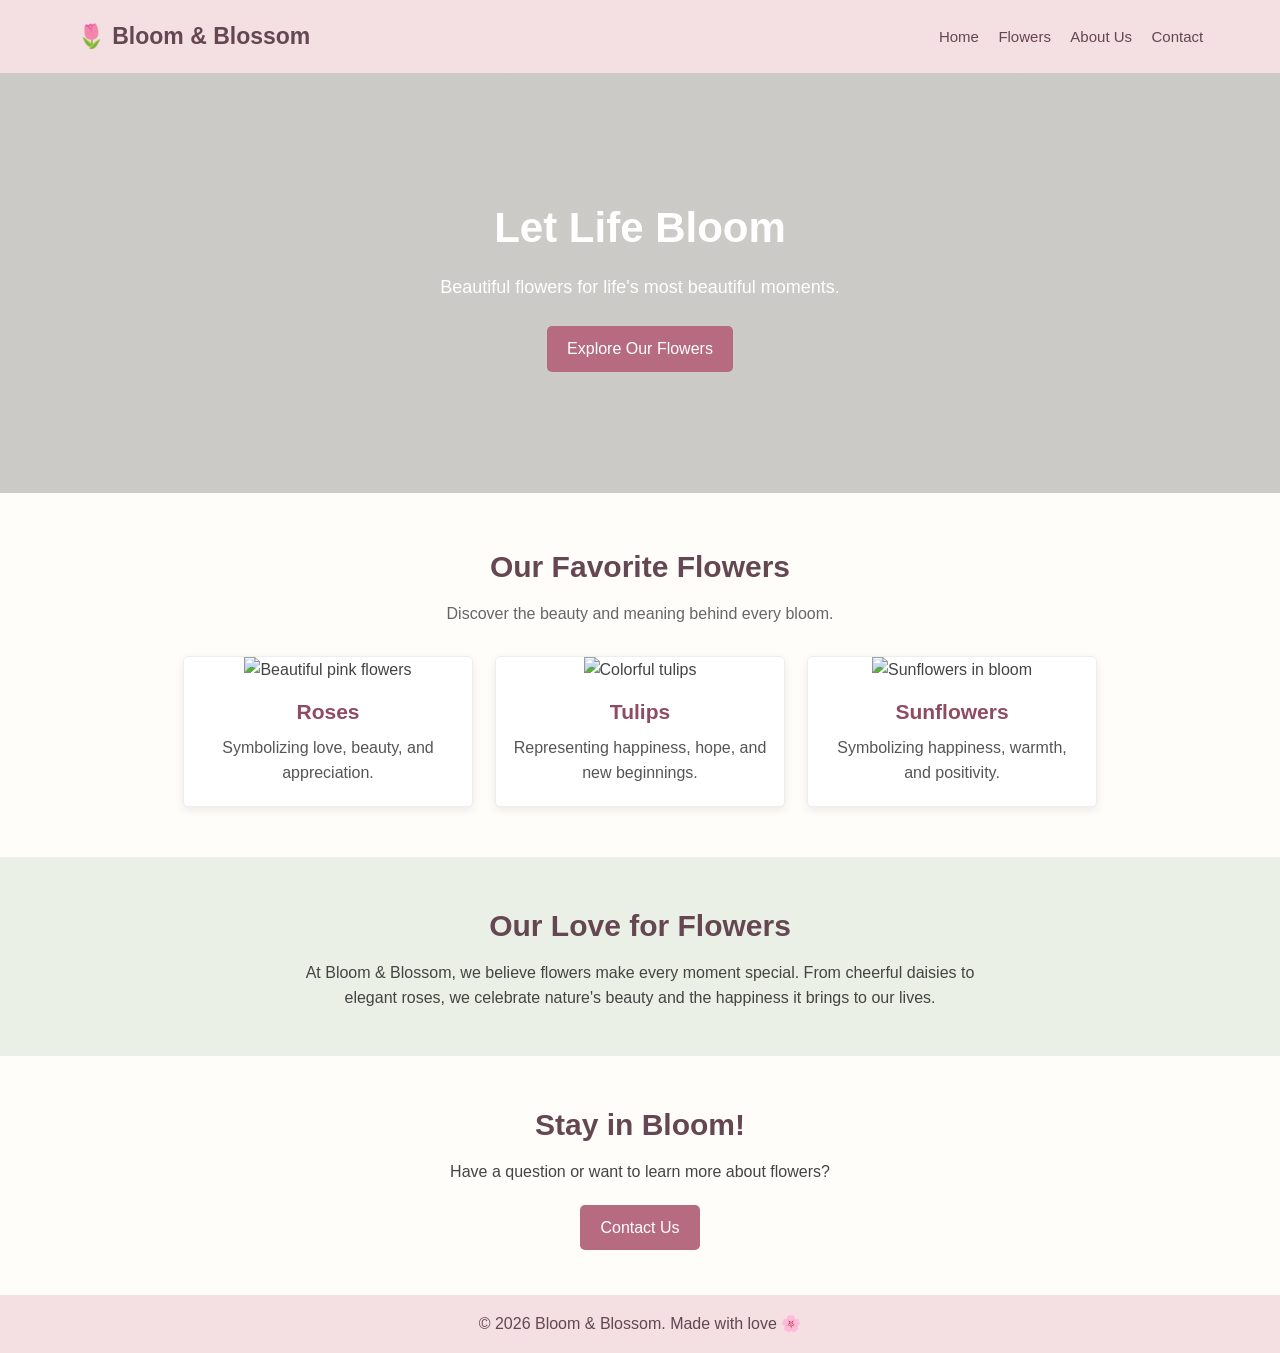
==== index.html @ 9daf4b23 "AI-Base Code" ====
<!DOCTYPE html>
<html lang="en">
<head>
    <meta charset="UTF-8">
    <meta name="viewport" content="width=device-width, initial-scale=1.0">
    <title>Bloom & Blossom | Flower Shop</title>
    <link rel="stylesheet" href="styles.css">
</head>
<body>

    <!-- Navigation Bar -->
    <header>
        <h1 class="logo">🌷 Bloom & Blossom</h1>
        <nav>
            <a href="#home">Home</a>
            <a href="#flowers">Flowers</a>
            <a href="#about">About Us</a>
            <a href="#contact">Contact</a>
        </nav>
    </header>

    <!-- Welcome Section -->
    <section id="home" class="hero">
        <div class="hero-content">
            <h2>Let Life Bloom</h2>
            <p>Beautiful flowers for life's most beautiful moments.</p>
            <a href="#flowers" class="button">Explore Our Flowers</a>
        </div>
    </section>

    <!-- Flowers Section -->
    <section id="flowers" class="flowers">
        <h2>Our Favorite Flowers</h2>
        <p class="section-description">
            Discover the beauty and meaning behind every bloom.
        </p>

        <div class="flower-container">

            <div class="flower-card">
                <img src="https://images.unsplash.com/photo-1490750967868-88aa4486c946?w=600"
                     alt="Beautiful pink flowers">
                <h3>Roses</h3>
                <p>Symbolizing love, beauty, and appreciation.</p>
            </div>

            <div class="flower-card">
                <img src="https://images.unsplash.com/photo-1508610048659-a06b669e3321?w=600"
                     alt="Colorful tulips">
                <h3>Tulips</h3>
                <p>Representing happiness, hope, and new beginnings.</p>
            </div>

            
<div class="flower-card">
    <img
        src="https://images.unsplash.com/photo-1470509037663-253afd7f0f51?auto=format&fit=crop&w=600&q=80"
        alt="Sunflowers in bloom"
    >
    <h3>Sunflowers</h3>
    <p>Symbolizing happiness, warmth, and positivity.</p>
</div>


        </div>
    </section>

    <!-- About Section -->
    <section id="about" class="about">
        <h2>Our Love for Flowers</h2>
        <p>
            At Bloom & Blossom, we believe flowers make every moment
            special. From cheerful daisies to elegant roses, we celebrate
            nature's beauty and the happiness it brings to our lives.
        </p>
    </section>

    <!-- Contact Section -->
    <section id="contact" class="contact">
        <h2>Stay in Bloom!</h2>
        <p>Have a question or want to learn more about flowers?</p>
        <a href="mailto:hello@bloomandblossom.com" class="button">
            Contact Us
        </a>
    </section>

    <!-- Footer -->
    <footer>
        <p>&copy; 2026 Bloom & Blossom. Made with love 🌸</p>
    </footer>

</body>
</html>
---- styles.css ----
/* General Page Styling */
* {
    margin: 0;
    padding: 0;
    box-sizing: border-box;
}

body {
    font-family: Arial, sans-serif;
    background-color: #fffdf9;
    color: #444444;
    line-height: 1.6;
}

/* Navigation Bar */
header {
    background-color: #f4dfe3;
    padding: 18px 6%;
    display: flex;
    justify-content: space-between;
    align-items: center;
    flex-wrap: wrap;
    gap: 15px;
}

.logo {
    font-size: 23px;
    color: #654653;
}

nav a {
    text-decoration: none;
    color: #654653;
    margin-left: 15px;
    font-size: 15px;
}

/* Welcome Section */
.hero {
    min-height: 420px;
    background-image:
        linear-gradient(rgba(0, 0, 0, 0.2),
                        rgba(0, 0, 0, 0.2)),
        url("https://images.unsplash.com/photo-1494972308805-463bc619d34e?w=1600");
    background-size: cover;
    background-position: center;
    display: flex;
    justify-content: center;
    align-items: center;
    text-align: center;
    padding: 35px 20px;
    color: white;
}

.hero-content h2 {
    font-size: 42px;
    margin-bottom: 12px;
}

.hero-content p {
    font-size: 18px;
    margin-bottom: 25px;
}

/* Buttons */
.button {
    display: inline-block;
    background-color: #b66b80;
    color: white;
    padding: 10px 20px;
    border-radius: 5px;
    text-decoration: none;
}

/* Flower Cards Section */
.flowers {
    padding: 50px 6%;
    text-align: center;
}

.flowers h2,
.about h2,
.contact h2 {
    font-size: 30px;
    margin-bottom: 10px;
    color: #654653;
}

.section-description {
    margin-bottom: 30px;
    color: #666666;
}

.flower-container {
    display: flex;
    justify-content: center;
    gap: 22px;
    flex-wrap: wrap;
}

.flower-card {
    background-color: white;
    width: 290px;
    border-radius: 5px;
    overflow: hidden;
    border: 1px solid #eeeeee;
    box-shadow: 0 3px 8px rgba(0, 0, 0, 0.08);
}

.flower-card img {
    width: 100%;
    height: 210px;
    object-fit: cover;
}

.flower-card h3 {
    color: #8f4c61;
    font-size: 21px;
    margin: 12px 0 6px;
}

.flower-card p {
    padding: 0 15px 20px;
    color: #555555;
}

/* About Section */
.about {
    background-color: #eaf0e5;
    text-align: center;
    padding: 45px 10%;
}

.about p {
    max-width: 700px;
    margin: 0 auto;
    font-size: 16px;
}

/* Contact Section */
.contact {
    text-align: center;
    padding: 45px 20px;
}

.contact p {
    margin-bottom: 20px;
}

/* Footer */
footer {
    background-color: #f4dfe3;
    color: #654653;
    text-align: center;
    padding: 16px;
}

/* Mobile-Friendly Design */
@media (max-width: 600px) {
    header {
        flex-direction: column;
        text-align: center;
    }

    nav a {
        display: inline-block;
        margin: 5px 8px;
    }

    .hero-content h2 {
        font-size: 32px;
    }

    .hero-content p {
        font-size: 16px;
    }

    .flowers h2,
    .about h2,
    .contact h2 {
        font-size: 26px;
    }

    .flower-card {
        width: 100%;
        max-width: 350px;
    }
}
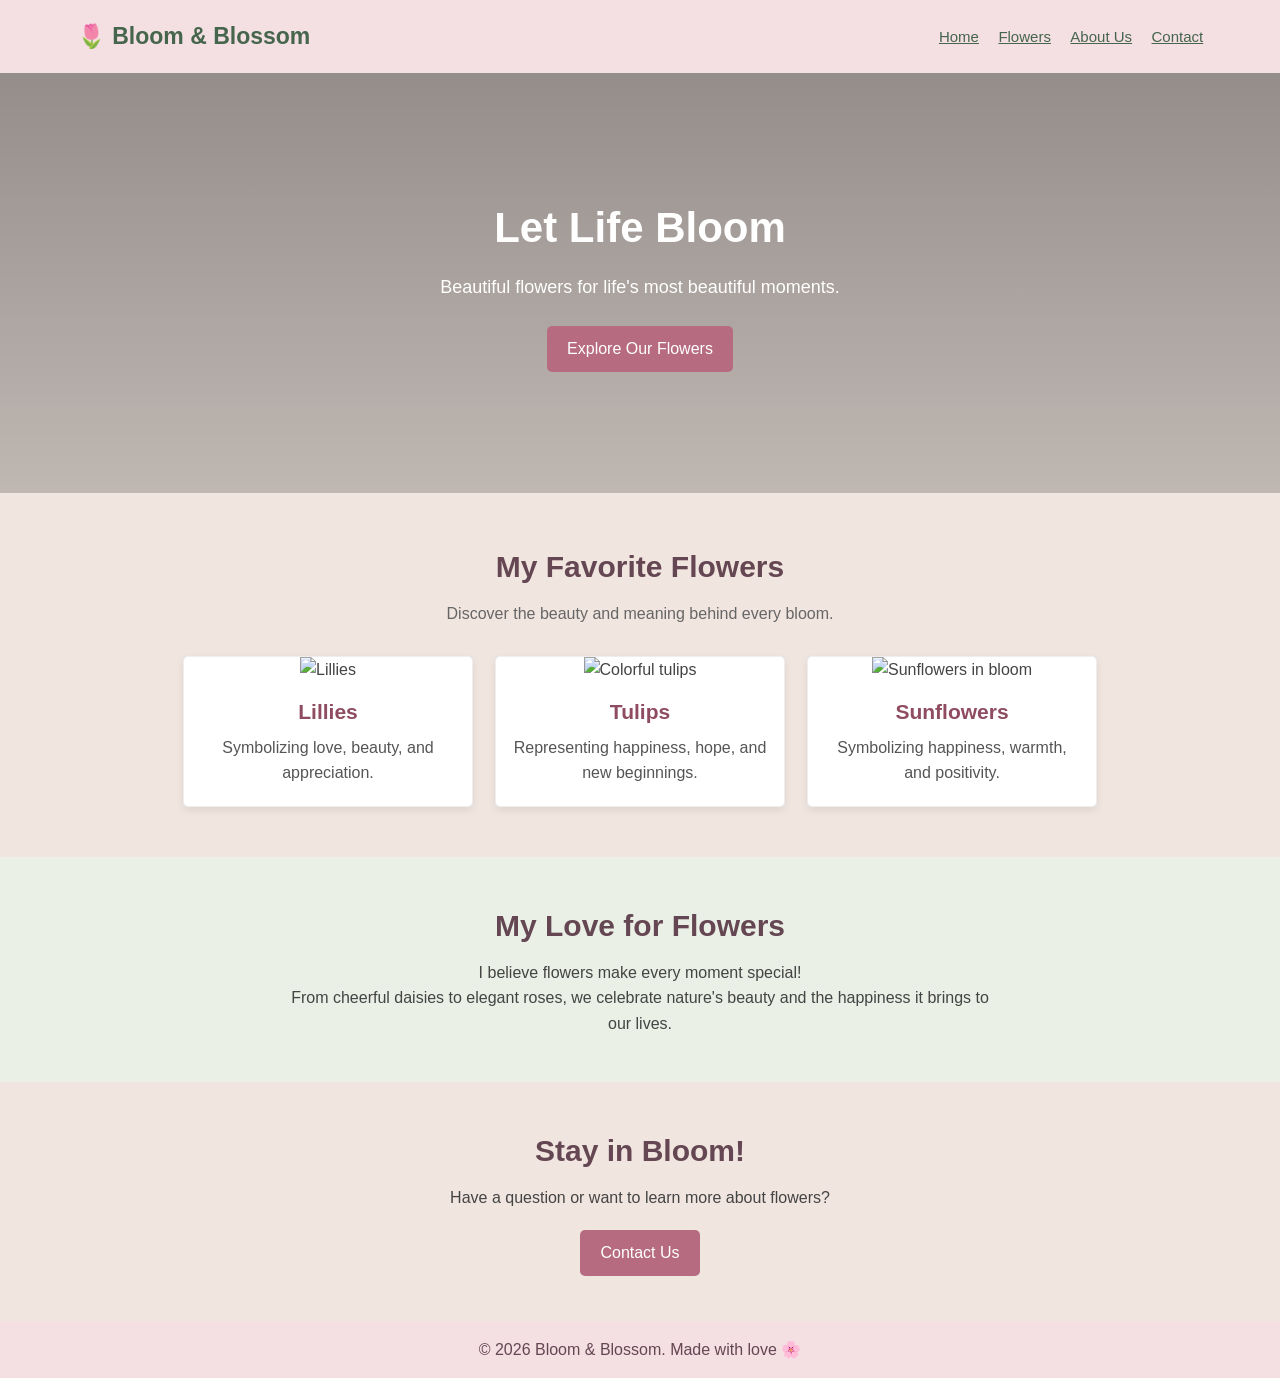
==== commit 24777010: "5 small edits" ====
--- a/index.html
+++ b/index.html
@@ -31,17 +31,17 @@
 
     <!-- Flowers Section -->
     <section id="flowers" class="flowers">
-        <h2>Our Favorite Flowers</h2>
+        <h2>My Favorite Flowers</h2>
         <p class="section-description">
             Discover the beauty and meaning behind every bloom.
         </p>
 
         <div class="flower-container">
 
-            <div class="flower-card">
-                <img src="https://images.unsplash.com/photo-1490750967868-88aa4486c946?w=600"
-                     alt="Beautiful pink flowers">
-                <h3>Roses</h3>
+            <div class="flower-card"> <!-- 4. small personal edit-->
+                <img src="https://images.unsplash.com/photo-1520763185298-1b434c919102?w=600"
+                     alt="Lillies">
+                <h3>Lillies</h3>
                 <p>Symbolizing love, beauty, and appreciation.</p>
             </div>
 
@@ -66,12 +66,15 @@
         </div>
     </section>
 
-    <!-- About Section -->
+    <!-- About Section --> <!--- 2. small personal edit -->
     <section id="about" class="about">
-        <h2>Our Love for Flowers</h2>
+        <h2>My Love for Flowers</h2>
         <p>
-            At Bloom & Blossom, we believe flowers make every moment
-            special. From cheerful daisies to elegant roses, we celebrate
+            I believe flowers make every moment
+            special! 
+        </p>
+        <p>
+             From cheerful daisies to elegant roses, we celebrate
             nature's beauty and the happiness it brings to our lives.
         </p>
     </section>
--- a/styles.css
+++ b/styles.css
@@ -8,8 +8,8 @@
 
 body {
     font-family: Arial, sans-serif;
-    background-color: #fffdf9;
-    color: #444444;
+    background-color: #f0e5df; /* 1. small personal edit */
+    color: #444444;  
     line-height: 1.6;
 }
 
@@ -26,12 +26,13 @@
 
 .logo {
     font-size: 23px;
-    color: #654653;
+    color: #46654d; /* 5. small personal edit */
 }
 
-nav a {
-    text-decoration: none;
-    color: #654653;
+
+nav a { /* 3. small personal edit */
+    text-decoration: underline;
+    color: #46654d; 
     margin-left: 15px;
     font-size: 15px;
 }
@@ -40,7 +41,7 @@
 .hero {
     min-height: 420px;
     background-image:
-        linear-gradient(rgba(0, 0, 0, 0.2),
+        linear-gradient(rgba(0, 0, 0, 0.384),
                         rgba(0, 0, 0, 0.2)),
         url("https://images.unsplash.com/photo-1494972308805-463bc619d34e?w=1600");
     background-size: cover;
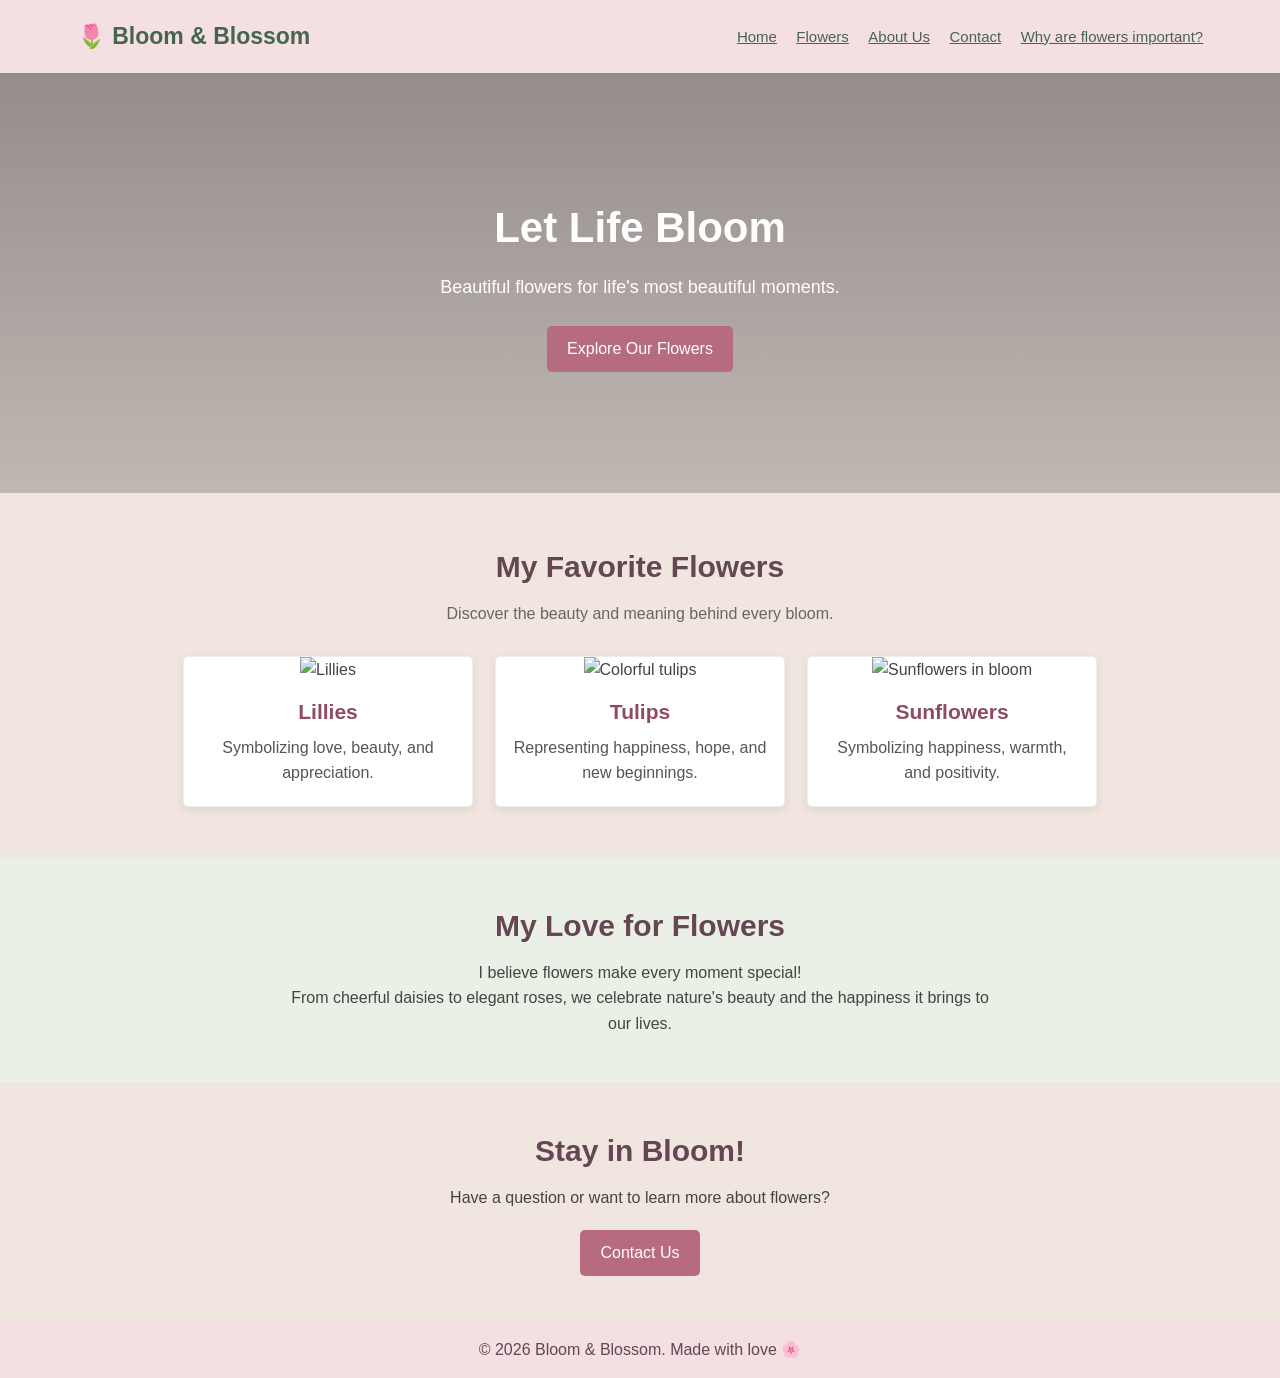
==== commit 30e61985: "3 high quality changes" ====
--- a/index.html
+++ b/index.html
@@ -17,6 +17,7 @@
             <a href="#flowers">Flowers</a>
             <a href="#about">About Us</a>
             <a href="#contact">Contact</a>
+            <a href="flowers.html">Why are flowers important?</a>
         </nav>
     </header>
 
--- a/styles.css
+++ b/styles.css
@@ -188,3 +188,25 @@
         max-width: 350px;
     }
 }
+
+
+/* 1. High-Quality Edit - CSS animation */
+
+/*Button Hover effect */
+.button {
+    transition: background-color 0.3s;
+}
+
+.button:hover {
+ background-color: #8f4c61;   
+}
+
+/* Flower card animation */
+.flower-card {
+    transition: transform 0.3s, box-shadow 0.3s;
+}
+
+.flower-card:hover {
+    transform: translateY(-10px);
+    box-shadow: 0 6px 12px rgba(0, 0, 0, 0.12);
+}
